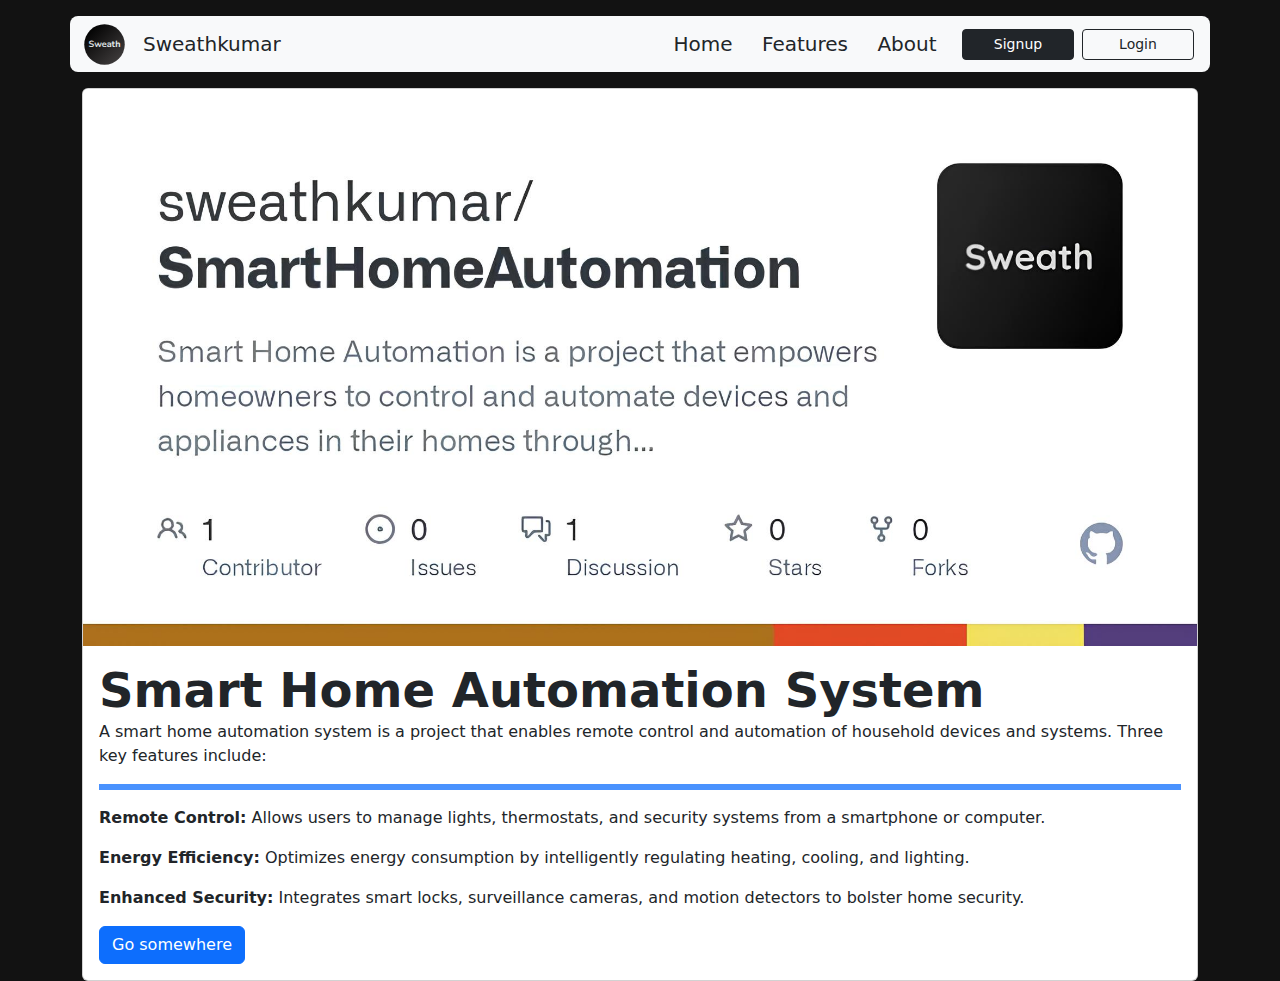
==== Index.html @ 6e8c2d2c "12.45" ====
<!DOCTYPE html>
<html lang="en">

<head>
    <meta charset="UTF-8">
    <meta name="viewport" content="width=device-width, initial-scale=1.0">
    <title>Sweathkumar</title>
    <link rel="icon" href="Sweath_Logo.svg">
    <link rel="stylesheet" href="css/bootstrap.min.css">
    <link rel="stylesheet" href="css/styles.css">
</head>

<body>
    <nav class="navbar my-3 container rounded-3 navbar-expand-lg bg-body-tertiary ">
        <div class="container justify-content-start flex-grow-1">
            <svg id="ew9YjqRpi2x1" xmlns="http://www.w3.org/2000/svg" xmlns:xlink="http://www.w3.org/1999/xlink" viewBox="0 0 300 300" shape-rendering="geometricPrecision" text-rendering="geometricPrecision" width="45" height="45"><defs><linearGradient id="ew9YjqRpi2x2-fill" x1="0.115013" y1="0.080169" x2="0.903257" y2="0.878853" spreadMethod="pad" gradientUnits="objectBoundingBox" gradientTransform="translate(0 0)"><stop id="ew9YjqRpi2x2-fill-0" offset="0%" stop-color="#000"/><stop id="ew9YjqRpi2x2-fill-1" offset="100%" stop-color="#3f3c3c"/></linearGradient><linearGradient id="ew9YjqRpi2x3-fill" x1="0.013478" y1="0.133134" x2="1.003127" y2="0.723887" spreadMethod="pad" gradientUnits="objectBoundingBox" gradientTransform="translate(0 0)"><stop id="ew9YjqRpi2x3-fill-0" offset="0%" stop-color="#d0d1d1"/><stop id="ew9YjqRpi2x3-fill-1" offset="100%" stop-color="#effbff"/></linearGradient></defs><ellipse rx="135" ry="135" transform="matrix(1 0 0 1.001224 150 150)" fill="url(#ew9YjqRpi2x2-fill)" stroke-width="0"/><text dx="0" dy="0" font-family="&quot;ew9YjqRpi2x1:::Nunito&quot;" font-size="60" font-weight="700" transform="translate(43.898285 169.732205)" fill="url(#ew9YjqRpi2x3-fill)" stroke-width="0"><tspan y="0" font-weight="700" stroke-width="0"><![CDATA[
                Sweath
               ]]></tspan></text>
               <style><![CDATA[
               @font-face {font-family: 'ew9YjqRpi2x1:::Nunito';font-style: normal;font-weight: 700;src: url([data-uri]) format('truetype');}
               ]]></style>
               </svg>               
            <a class="d-flex navbar-brand px-3 fw-medium fs-5 text-dark" href="#">Sweathkumar</a>
        </div>
        <div class="container mx-10 px-30 d-flex align-items-center justify-content-center">
            
                <a class="col mx-1 d-inline nav-link active fs-5 text-center" href="#">Home</a>

                <a class="col mx-1 d-inline nav-link active fs-5 text-center" href="#">Features</a>
    
                <a class="col mx-1 d-inline nav-link active fs-5 text-center" href="#">About</a>
       
                <button class="col d-inline mx-1 btn btn-dark btn-sm" type="submit">Signup</button>
        
                <button class="col d-inline mx-1 btn btn-outline-dark btn-sm" type="submit">Login</button>
      
        </div>
    </nav>
    <section class="container">

        <div class="card">
            <img src="/Git banner SHAS.jpeg" class="card-img-top" alt="Demo1">
          
            <div class="card-body">
              <a href="https://github.com/sweathkumar/SmartHomeAutomation.git" class="card-title fw-bold display-5 text-decoration-none">Smart Home Automation System</a>
              <p class="card-text">A smart home automation system is a project that enables remote control and automation of household devices and systems. Three key features include:
                <hr class="border border-primary border-3 opacity-75">
                <p><b>Remote Control:</b> Allows users to manage lights, thermostats, and security systems from a smartphone or computer.</p>
                <p><b>Energy Efficiency:</b> Optimizes energy consumption by intelligently regulating heating, cooling, and lighting.</p>
                <p><b>Enhanced Security:</b> Integrates smart locks, surveillance cameras, and motion detectors to bolster home security.</p></p>
              <a href="https://github.com/sweathkumar/SmartHomeAutomation.git" class="btn btn-primary">Go somewhere</a>
            </div>
          </div>
          

    </section>
    
   <script src="js/bootstrap.min.js"></script>
</body>
</html>

<!-- 
    
    
    
    
    
-->
---- css/styles.css ----
body{
    background-color: rgb(18, 18, 18);
    width: 100%;
    height: 100%;
}
.navbar{
    height: 56px;
}
.container{
    width: f;
}
.ew9YjqRpi2x1{
    height: 5px;
    width: 5px;
}
.row{
    align-items: center;
}
#section1{
    
}
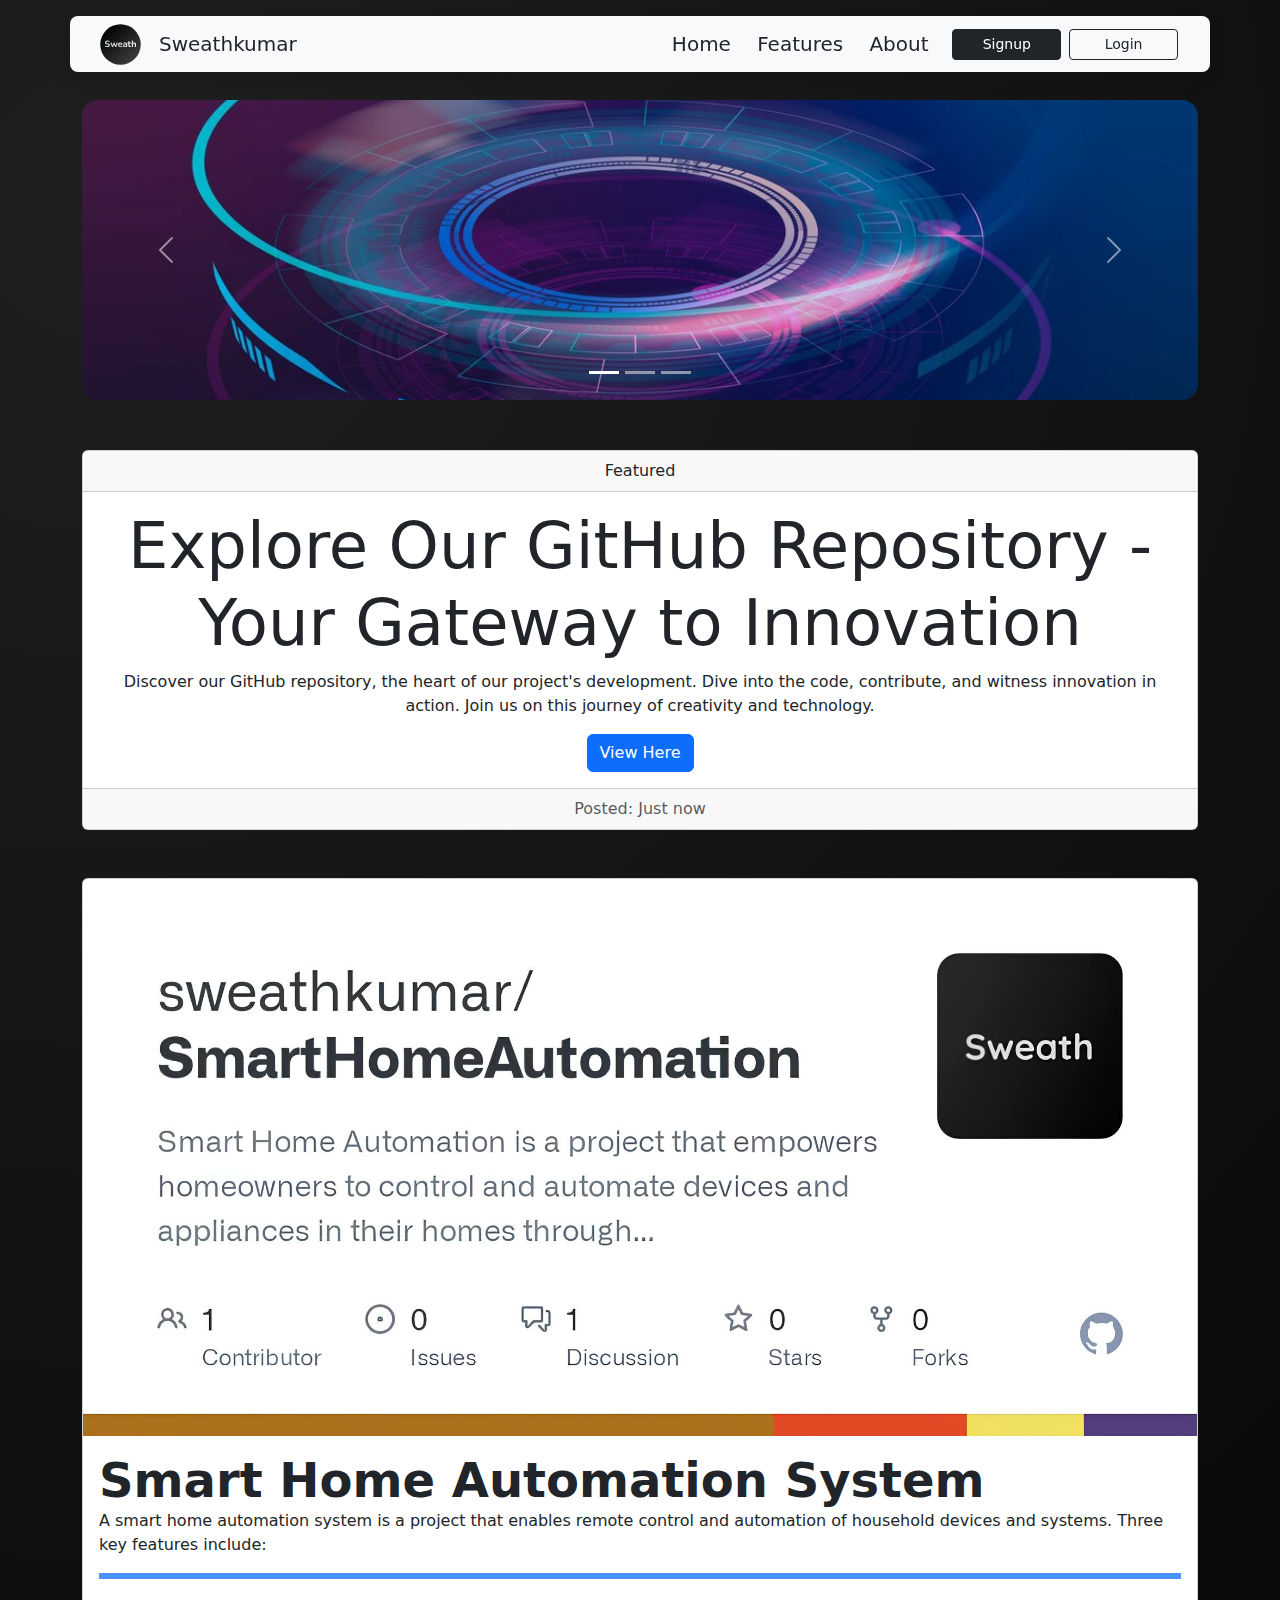
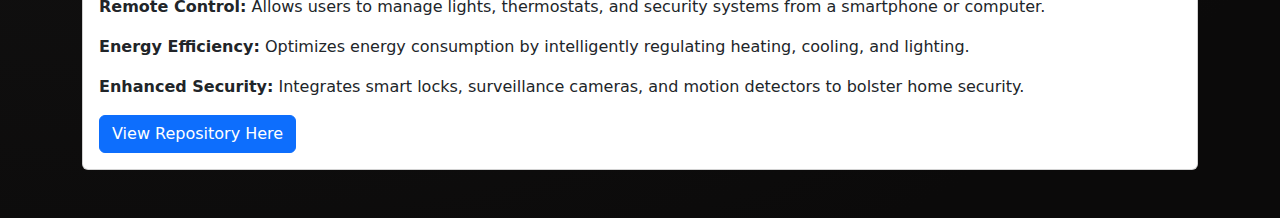
==== commit 2aa56a57: "major update 01.29" ====
--- a/Index.html
+++ b/Index.html
@@ -11,7 +11,7 @@
 </head>
 
 <body>
-    <nav class="navbar my-3 container rounded-3 navbar-expand-lg bg-body-tertiary ">
+    <nav class="navbar my-3 container rounded-3 navbar-expand-lg bg-body-tertiary fixed-top shadow p-3 mb-5">
         <div class="container justify-content-start flex-grow-1">
             <svg id="ew9YjqRpi2x1" xmlns="http://www.w3.org/2000/svg" xmlns:xlink="http://www.w3.org/1999/xlink" viewBox="0 0 300 300" shape-rendering="geometricPrecision" text-rendering="geometricPrecision" width="45" height="45"><defs><linearGradient id="ew9YjqRpi2x2-fill" x1="0.115013" y1="0.080169" x2="0.903257" y2="0.878853" spreadMethod="pad" gradientUnits="objectBoundingBox" gradientTransform="translate(0 0)"><stop id="ew9YjqRpi2x2-fill-0" offset="0%" stop-color="#000"/><stop id="ew9YjqRpi2x2-fill-1" offset="100%" stop-color="#3f3c3c"/></linearGradient><linearGradient id="ew9YjqRpi2x3-fill" x1="0.013478" y1="0.133134" x2="1.003127" y2="0.723887" spreadMethod="pad" gradientUnits="objectBoundingBox" gradientTransform="translate(0 0)"><stop id="ew9YjqRpi2x3-fill-0" offset="0%" stop-color="#d0d1d1"/><stop id="ew9YjqRpi2x3-fill-1" offset="100%" stop-color="#effbff"/></linearGradient></defs><ellipse rx="135" ry="135" transform="matrix(1 0 0 1.001224 150 150)" fill="url(#ew9YjqRpi2x2-fill)" stroke-width="0"/><text dx="0" dy="0" font-family="&quot;ew9YjqRpi2x1:::Nunito&quot;" font-size="60" font-weight="700" transform="translate(43.898285 169.732205)" fill="url(#ew9YjqRpi2x3-fill)" stroke-width="0"><tspan y="0" font-weight="700" stroke-width="0"><![CDATA[
                 Sweath
@@ -20,7 +20,7 @@
                @font-face {font-family: 'ew9YjqRpi2x1:::Nunito';font-style: normal;font-weight: 700;src: url([data-uri]) format('truetype');}
                ]]></style>
                </svg>               
-            <a class="d-flex navbar-brand px-3 fw-medium fs-5 text-dark" href="#">Sweathkumar</a>
+            <a class="navbar-brand px-3 fw-medium text-dark" href="#">Sweathkumar</a>
         </div>
         <div class="container mx-10 px-30 d-flex align-items-center justify-content-center">
             
@@ -36,7 +36,50 @@
       
         </div>
     </nav>
-    <section class="container">
+    <section id="section1" class="container">
+        <div id="carouselExampleIndicators" class="carousel slide">
+            <div class="carousel-indicators">
+              <button type="button" data-bs-target="#carouselExampleIndicators" data-bs-slide-to="0" class="active" aria-current="true" aria-label="Slide 1"></button>
+              <button type="button" data-bs-target="#carouselExampleIndicators" data-bs-slide-to="1" aria-label="Slide 2"></button>
+              <button type="button" data-bs-target="#carouselExampleIndicators" data-bs-slide-to="2" aria-label="Slide 3"></button>
+            </div>
+            <div class="carousel-inner">
+              <div class="carousel-item active">
+                <img src="/optical-lens-advanced-technology-graphic-neon-purple_53876-124667.jpg" class="d-block w-100 rounded rounded-4" alt="...">
+              </div>
+              <div class="carousel-item">
+                <img src="/gradient-collage-metaverse-concept_23-2149391493.jpg" class="d-block w-100 rounded rounded-4" alt="...">
+              </div>
+              <div class="carousel-item">
+                <img src="/rpa-concept-with-blurry-hand-touching-screen_23-2149311914.avif" class="d-block w-100 rounded rounded-4" alt="...">
+              </div>
+            </div>
+            <button class="carousel-control-prev" type="button" data-bs-target="#carouselExampleIndicators" data-bs-slide="prev">
+              <span class="carousel-control-prev-icon" aria-hidden="true"></span>
+              <span class="visually-hidden">Previous</span>
+            </button>
+            <button class="carousel-control-next" type="button" data-bs-target="#carouselExampleIndicators" data-bs-slide="next">
+              <span class="carousel-control-next-icon" aria-hidden="true"></span>
+              <span class="visually-hidden">Next</span>
+            </button>
+          </div>
+    </section>
+    <section id="section2" class="container">
+        <div class="card text-center">
+            <div class="card-header display-7 fw-medium">
+              Featured
+            </div>
+            <div class="card-body">
+              <h5 class="card-title display-3">Explore Our GitHub Repository - Your Gateway to Innovation</h5>
+              <p class="card-text display-7 fw-medium">Discover our GitHub repository, the heart of our project's development. Dive into the code, contribute, and witness innovation in action. Join us on this journey of creativity and technology.</p>
+              <a href="https://github.com/sweathkumar/SmartHomeAutomation.git" class="btn btn-primary">View Here</a>
+            </div>
+            <div class="card-footer display-10 text-body-secondary">
+              Posted: Just now
+            </div>
+          </div>
+    </section>
+    <section id="section3" class="container my-5">
 
         <div class="card">
             <img src="/Git banner SHAS.jpeg" class="card-img-top" alt="Demo1">
@@ -48,11 +91,9 @@
                 <p><b>Remote Control:</b> Allows users to manage lights, thermostats, and security systems from a smartphone or computer.</p>
                 <p><b>Energy Efficiency:</b> Optimizes energy consumption by intelligently regulating heating, cooling, and lighting.</p>
                 <p><b>Enhanced Security:</b> Integrates smart locks, surveillance cameras, and motion detectors to bolster home security.</p></p>
-              <a href="https://github.com/sweathkumar/SmartHomeAutomation.git" class="btn btn-primary">Go somewhere</a>
+              <a href="https://github.com/sweathkumar/SmartHomeAutomation.git" class="btn btn-primary">View Repository Here</a>
             </div>
           </div>
-          
-
     </section>
     
    <script src="js/bootstrap.min.js"></script>
--- a/css/styles.css
+++ b/css/styles.css
@@ -1,5 +1,5 @@
 body{
-    background-color: rgb(18, 18, 18);
+    background-image: radial-gradient(circle farthest-corner at 8.2% 11.3%, rgba(31, 31, 31, 1) 0%, rgba(11, 10, 10, 1) 90%);    background-size: cover;
     width: 100%;
     height: 100%;
 }
@@ -17,5 +17,10 @@
     align-items: center;
 }
 #section1{
-    
-}
+    margin-top: 100px;
+    margin-bottom: 50px;
+}.carousel-inner img {
+    height: 300px; /* Adjust the height as needed */
+    width: 400px;  /* Adjust the width as needed */
+    object-fit:cover ;
+}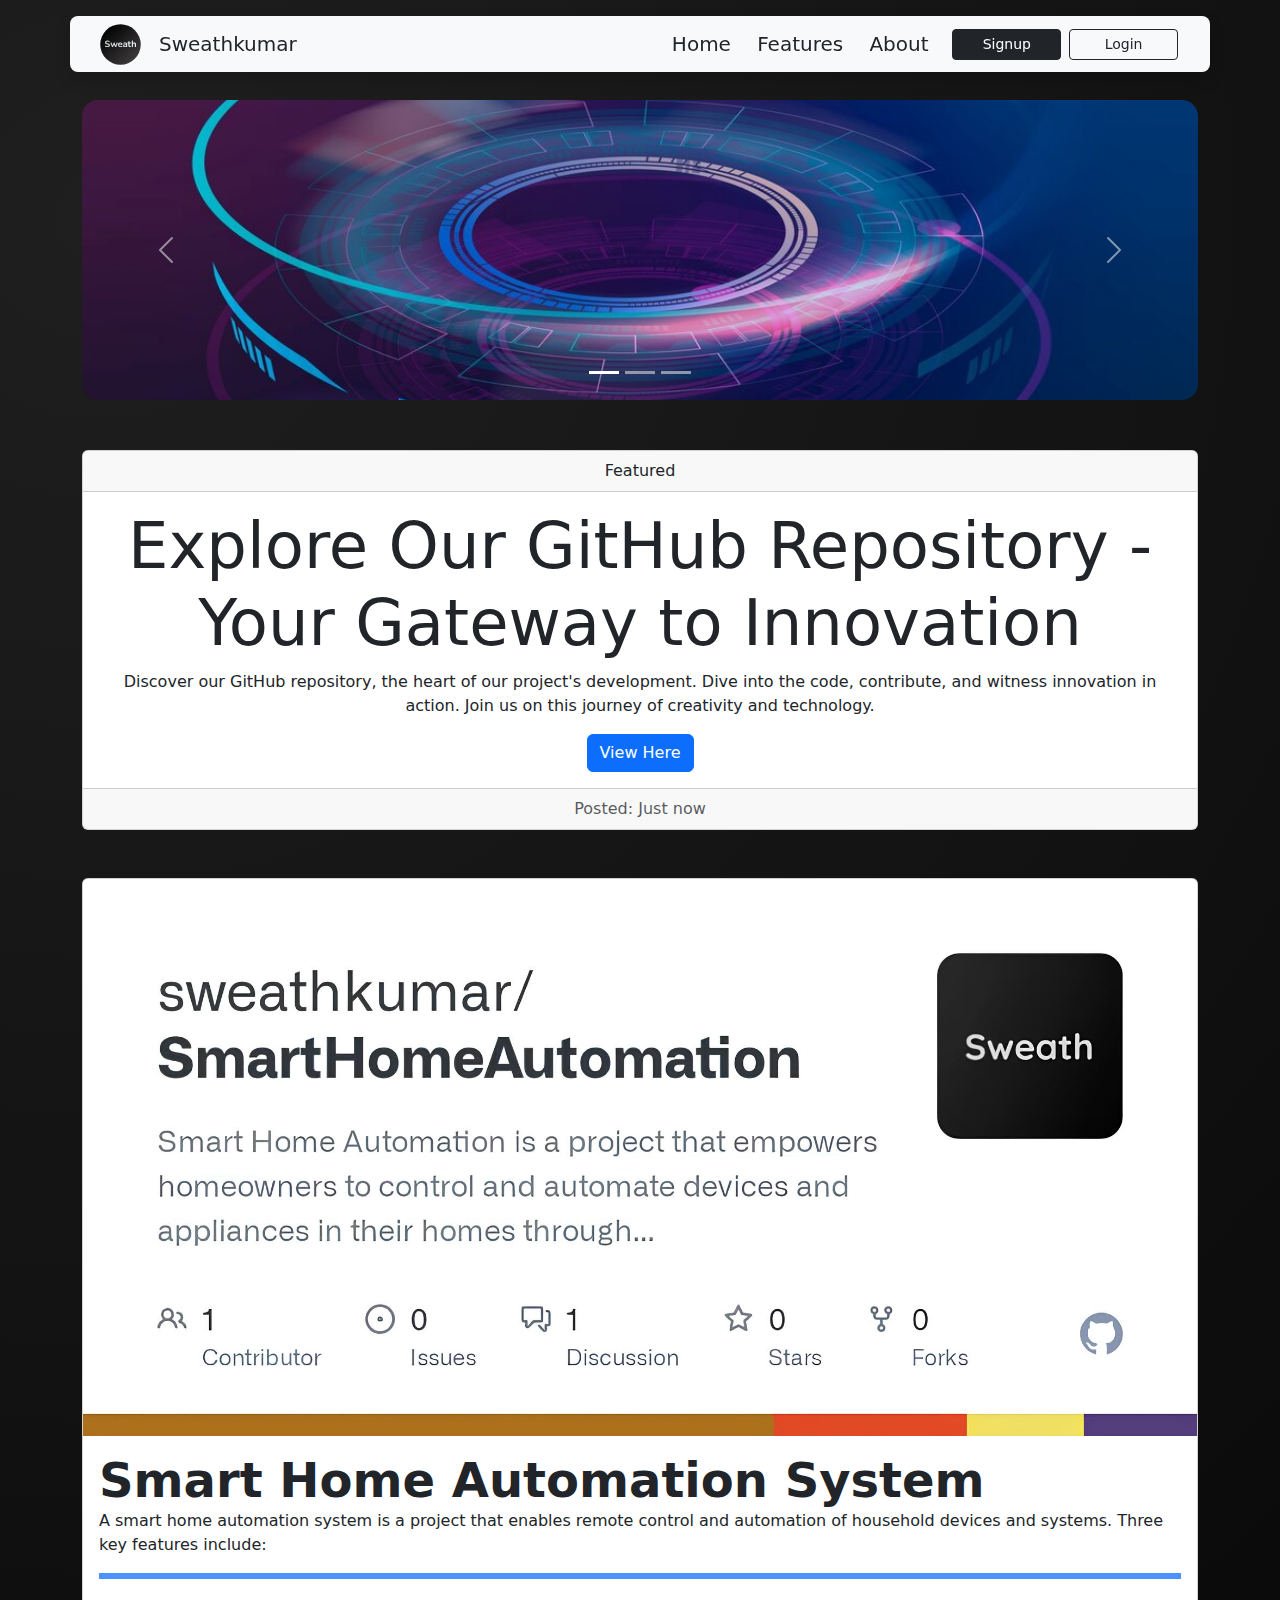
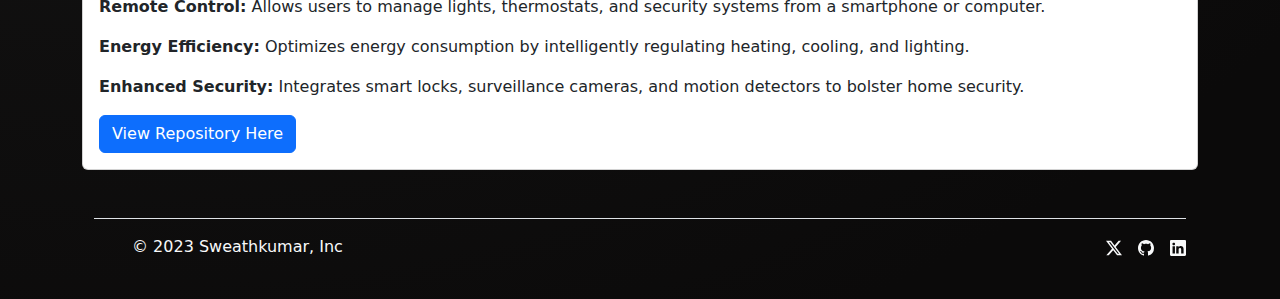
==== commit 93b56d2d: "01.49" ====
--- a/Index.html
+++ b/Index.html
@@ -95,7 +95,30 @@
             </div>
           </div>
     </section>
-    
+    <footer class="container">
+        <div class="container">
+            <footer class="d-flex flex-wrap justify-content-between align-items-center py-3 my-4 border-top">
+              <div class="col-md-4 d-flex align-items-center">
+                <a href="/" class="mb-3 me-2 mb-md-0 text-body-secondary text-decoration-none lh-1">
+                  <svg class="bi" width="30" height="24"><use xlink:href="#bootstrap"></use></svg>
+                </a>
+                <span class="mb-3 mb-md-0 text-light">© 2023 Sweathkumar, Inc</span>
+              </div>
+          
+              <ul class="nav col-md-4 justify-content-end list-unstyled d-flex">
+                <li class="ms-3"><a class="text-light" href="#"><svg xmlns="http://www.w3.org/2000/svg" width="16" height="16" fill="currentColor" class="bi bi-twitter-x" viewBox="0 0 16 16">
+                    <path d="M12.6.75h2.454l-5.36 6.142L16 15.25h-4.937l-3.867-5.07-4.425 5.07H.316l5.733-6.57L0 .75h5.063l3.495 4.633L12.601.75Zm-.86 13.028h1.36L4.323 2.145H2.865l8.875 11.633Z"/>
+                  </svg></a></li>
+                <li class="ms-3"><a class="text-light" href="#"><svg xmlns="http://www.w3.org/2000/svg" width="16" height="16" fill="currentColor" class="bi bi-github" viewBox="0 0 16 16">
+                    <path d="M8 0C3.58 0 0 3.58 0 8c0 3.54 2.29 6.53 5.47 7.59.4.07.55-.17.55-.38 0-.19-.01-.82-.01-1.49-2.01.37-2.53-.49-2.69-.94-.09-.23-.48-.94-.82-1.13-.28-.15-.68-.52-.01-.53.63-.01 1.08.58 1.23.82.72 1.21 1.87.87 2.33.66.07-.52.28-.87.51-1.07-1.78-.2-3.64-.89-3.64-3.95 0-.87.31-1.59.82-2.15-.08-.2-.36-1.02.08-2.12 0 0 .67-.21 2.2.82.64-.18 1.32-.27 2-.27.68 0 1.36.09 2 .27 1.53-1.04 2.2-.82 2.2-.82.44 1.1.16 1.92.08 2.12.51.56.82 1.27.82 2.15 0 3.07-1.87 3.75-3.65 3.95.29.25.54.73.54 1.48 0 1.07-.01 1.93-.01 2.2 0 .21.15.46.55.38A8.012 8.012 0 0 0 16 8c0-4.42-3.58-8-8-8z"/>
+                  </svg></a></li>
+                <li class="ms-3"><a class="text-light" href="#"><svg xmlns="http://www.w3.org/2000/svg" width="16" height="16" fill="currentColor" class="bi bi-linkedin" viewBox="0 0 16 16">
+                    <path d="M0 1.146C0 .513.526 0 1.175 0h13.65C15.474 0 16 .513 16 1.146v13.708c0 .633-.526 1.146-1.175 1.146H1.175C.526 16 0 15.487 0 14.854V1.146zm4.943 12.248V6.169H2.542v7.225h2.401zm-1.2-8.212c.837 0 1.358-.554 1.358-1.248-.015-.709-.52-1.248-1.342-1.248-.822 0-1.359.54-1.359 1.248 0 .694.521 1.248 1.327 1.248h.016zm4.908 8.212V9.359c0-.216.016-.432.08-.586.173-.431.568-.878 1.232-.878.869 0 1.216.662 1.216 1.634v3.865h2.401V9.25c0-2.22-1.184-3.252-2.764-3.252-1.274 0-1.845.7-2.165 1.193v.025h-.016a5.54 5.54 0 0 1 .016-.025V6.169h-2.4c.03.678 0 7.225 0 7.225h2.4z"/>
+                  </svg></a></li>
+              </ul>
+            </footer>
+          </div>
+    </footer>
    <script src="js/bootstrap.min.js"></script>
 </body>
 </html>
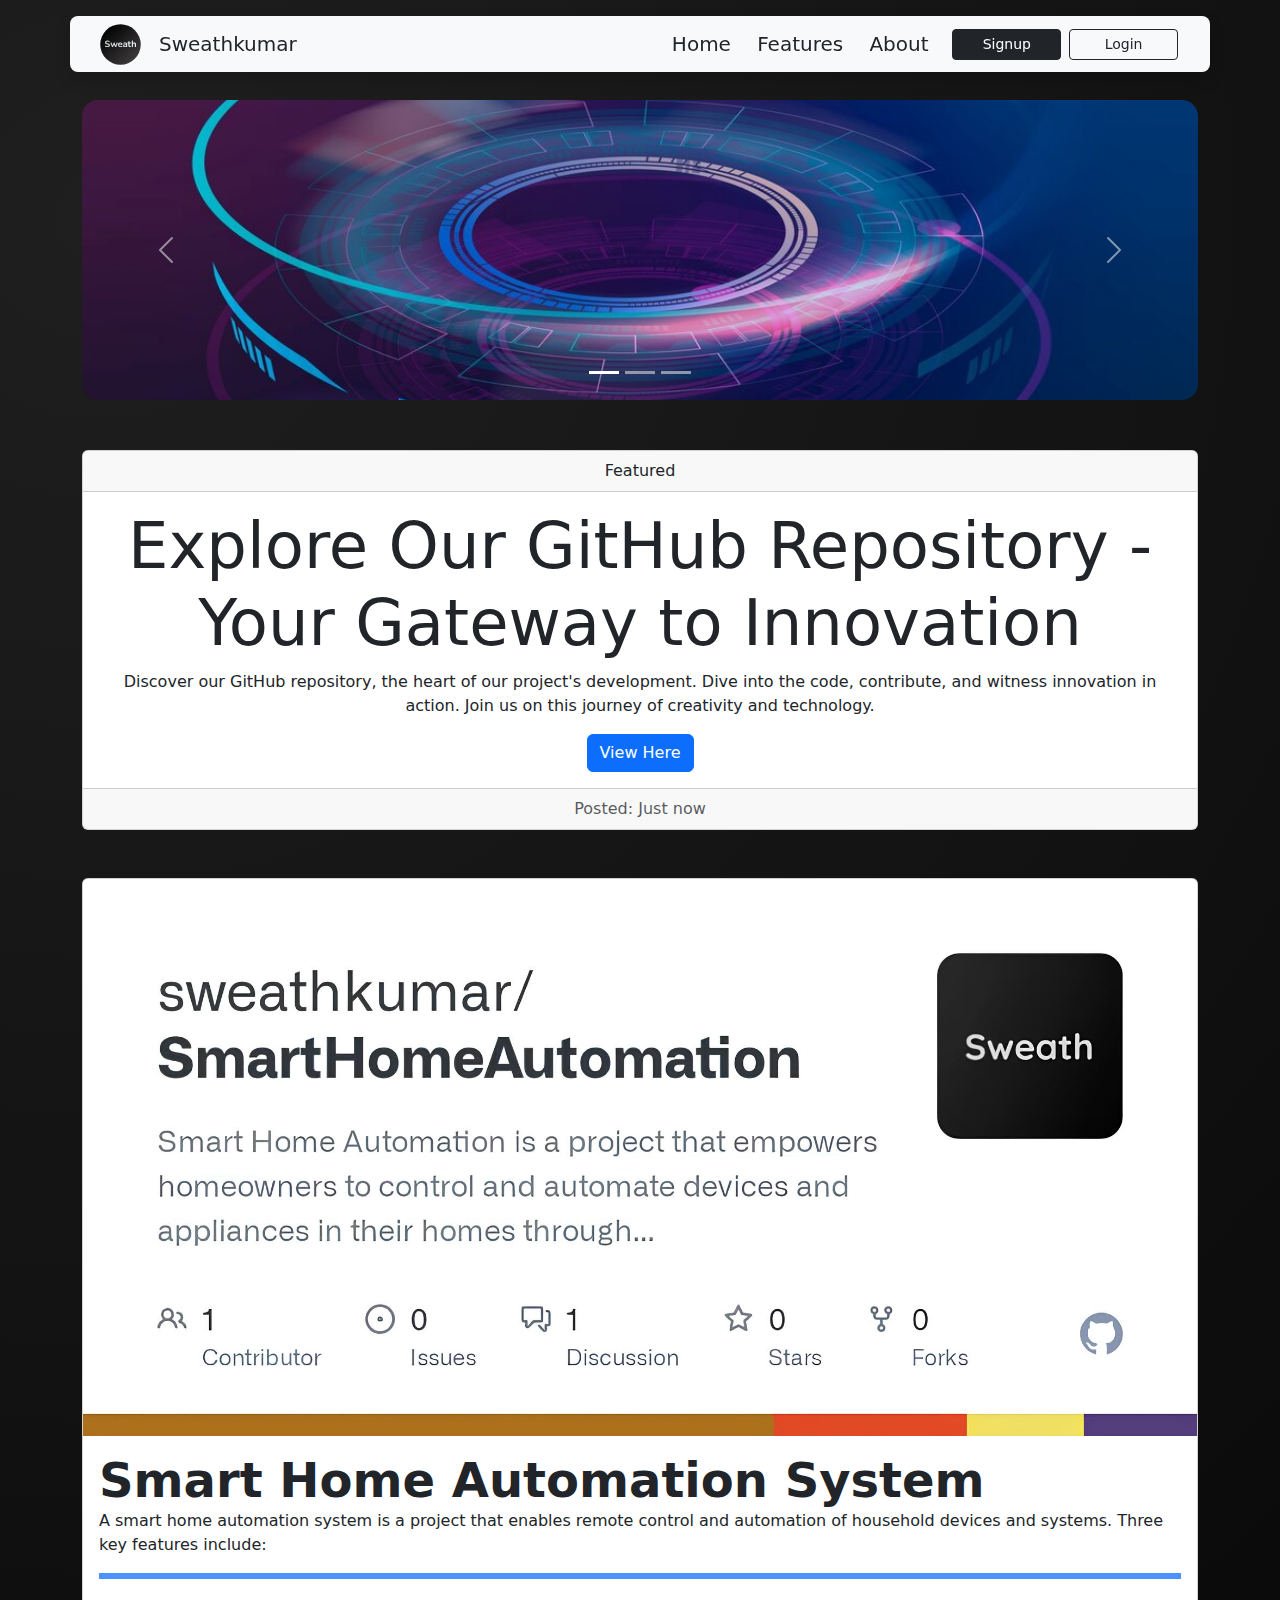
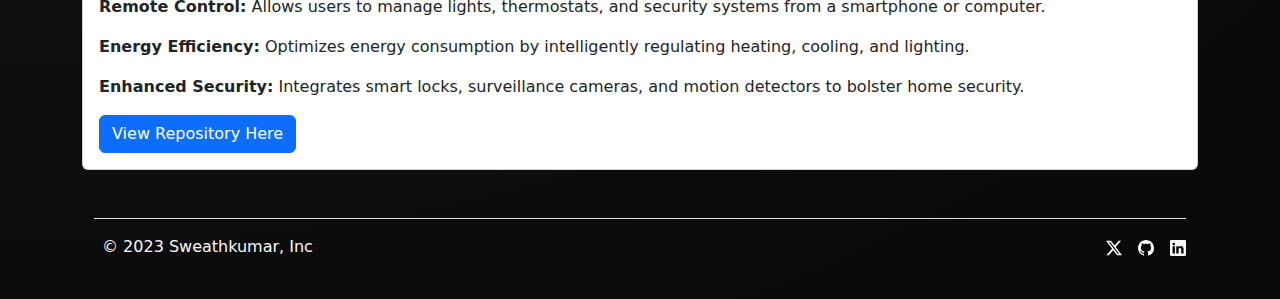
==== commit 37c3127a: "04.25" ====
--- a/Index.html
+++ b/Index.html
@@ -72,7 +72,7 @@
             <div class="card-body">
               <h5 class="card-title display-3">Explore Our GitHub Repository - Your Gateway to Innovation</h5>
               <p class="card-text display-7 fw-medium">Discover our GitHub repository, the heart of our project's development. Dive into the code, contribute, and witness innovation in action. Join us on this journey of creativity and technology.</p>
-              <a href="https://github.com/sweathkumar/SmartHomeAutomation.git" class="btn btn-primary">View Here</a>
+              <a href="https://github.com/sweathkumar/SmartHomeAutomation.git" target="_blank" class="btn btn-primary">View Here</a>
             </div>
             <div class="card-footer display-10 text-body-secondary">
               Posted: Just now
@@ -85,13 +85,13 @@
             <img src="/Git banner SHAS.jpeg" class="card-img-top" alt="Demo1">
           
             <div class="card-body">
-              <a href="https://github.com/sweathkumar/SmartHomeAutomation.git" class="card-title fw-bold display-5 text-decoration-none">Smart Home Automation System</a>
+              <a href="https://github.com/sweathkumar/SmartHomeAutomation.git" target="_blank" class="card-title fw-bold display-5 text-decoration-none">Smart Home Automation System</a>
               <p class="card-text">A smart home automation system is a project that enables remote control and automation of household devices and systems. Three key features include:
                 <hr class="border border-primary border-3 opacity-75">
                 <p><b>Remote Control:</b> Allows users to manage lights, thermostats, and security systems from a smartphone or computer.</p>
                 <p><b>Energy Efficiency:</b> Optimizes energy consumption by intelligently regulating heating, cooling, and lighting.</p>
                 <p><b>Enhanced Security:</b> Integrates smart locks, surveillance cameras, and motion detectors to bolster home security.</p></p>
-              <a href="https://github.com/sweathkumar/SmartHomeAutomation.git" class="btn btn-primary">View Repository Here</a>
+              <a href="https://github.com/sweathkumar/SmartHomeAutomation.git" target="_blank" class="btn btn-primary">View Repository Here</a>
             </div>
           </div>
     </section>
@@ -100,19 +100,19 @@
             <footer class="d-flex flex-wrap justify-content-between align-items-center py-3 my-4 border-top">
               <div class="col-md-4 d-flex align-items-center">
                 <a href="/" class="mb-3 me-2 mb-md-0 text-body-secondary text-decoration-none lh-1">
-                  <svg class="bi" width="30" height="24"><use xlink:href="#bootstrap"></use></svg>
+                  <img src="">
                 </a>
                 <span class="mb-3 mb-md-0 text-light">© 2023 Sweathkumar, Inc</span>
               </div>
           
               <ul class="nav col-md-4 justify-content-end list-unstyled d-flex">
-                <li class="ms-3"><a class="text-light" href="#"><svg xmlns="http://www.w3.org/2000/svg" width="16" height="16" fill="currentColor" class="bi bi-twitter-x" viewBox="0 0 16 16">
+                <li class="ms-3"><a class="text-light" href="https://twitter.com/sweathkumar" target="_blank"><svg xmlns="http://www.w3.org/2000/svg" width="16" height="16" fill="currentColor" class="bi bi-twitter-x" viewBox="0 0 16 16">
                     <path d="M12.6.75h2.454l-5.36 6.142L16 15.25h-4.937l-3.867-5.07-4.425 5.07H.316l5.733-6.57L0 .75h5.063l3.495 4.633L12.601.75Zm-.86 13.028h1.36L4.323 2.145H2.865l8.875 11.633Z"/>
                   </svg></a></li>
-                <li class="ms-3"><a class="text-light" href="#"><svg xmlns="http://www.w3.org/2000/svg" width="16" height="16" fill="currentColor" class="bi bi-github" viewBox="0 0 16 16">
+                <li class="ms-3"><a class="text-light" href="https://github.com/sweathkumar" target="_blank"><svg xmlns="http://www.w3.org/2000/svg" width="16" height="16" fill="currentColor" class="bi bi-github" viewBox="0 0 16 16">
                     <path d="M8 0C3.58 0 0 3.58 0 8c0 3.54 2.29 6.53 5.47 7.59.4.07.55-.17.55-.38 0-.19-.01-.82-.01-1.49-2.01.37-2.53-.49-2.69-.94-.09-.23-.48-.94-.82-1.13-.28-.15-.68-.52-.01-.53.63-.01 1.08.58 1.23.82.72 1.21 1.87.87 2.33.66.07-.52.28-.87.51-1.07-1.78-.2-3.64-.89-3.64-3.95 0-.87.31-1.59.82-2.15-.08-.2-.36-1.02.08-2.12 0 0 .67-.21 2.2.82.64-.18 1.32-.27 2-.27.68 0 1.36.09 2 .27 1.53-1.04 2.2-.82 2.2-.82.44 1.1.16 1.92.08 2.12.51.56.82 1.27.82 2.15 0 3.07-1.87 3.75-3.65 3.95.29.25.54.73.54 1.48 0 1.07-.01 1.93-.01 2.2 0 .21.15.46.55.38A8.012 8.012 0 0 0 16 8c0-4.42-3.58-8-8-8z"/>
                   </svg></a></li>
-                <li class="ms-3"><a class="text-light" href="#"><svg xmlns="http://www.w3.org/2000/svg" width="16" height="16" fill="currentColor" class="bi bi-linkedin" viewBox="0 0 16 16">
+                <li class="ms-3"><a class="text-light" href="https://www.linkedin.com/in/sweathkumar/" target="_blank"><svg xmlns="http://www.w3.org/2000/svg" width="16" height="16" fill="currentColor" class="bi bi-linkedin" viewBox="0 0 16 16">
                     <path d="M0 1.146C0 .513.526 0 1.175 0h13.65C15.474 0 16 .513 16 1.146v13.708c0 .633-.526 1.146-1.175 1.146H1.175C.526 16 0 15.487 0 14.854V1.146zm4.943 12.248V6.169H2.542v7.225h2.401zm-1.2-8.212c.837 0 1.358-.554 1.358-1.248-.015-.709-.52-1.248-1.342-1.248-.822 0-1.359.54-1.359 1.248 0 .694.521 1.248 1.327 1.248h.016zm4.908 8.212V9.359c0-.216.016-.432.08-.586.173-.431.568-.878 1.232-.878.869 0 1.216.662 1.216 1.634v3.865h2.401V9.25c0-2.22-1.184-3.252-2.764-3.252-1.274 0-1.845.7-2.165 1.193v.025h-.016a5.54 5.54 0 0 1 .016-.025V6.169h-2.4c.03.678 0 7.225 0 7.225h2.4z"/>
                   </svg></a></li>
               </ul>
@@ -123,10 +123,5 @@
 </body>
 </html>
 
-<!-- 
-    
-    
-    
-    
-    
+<!--
 -->
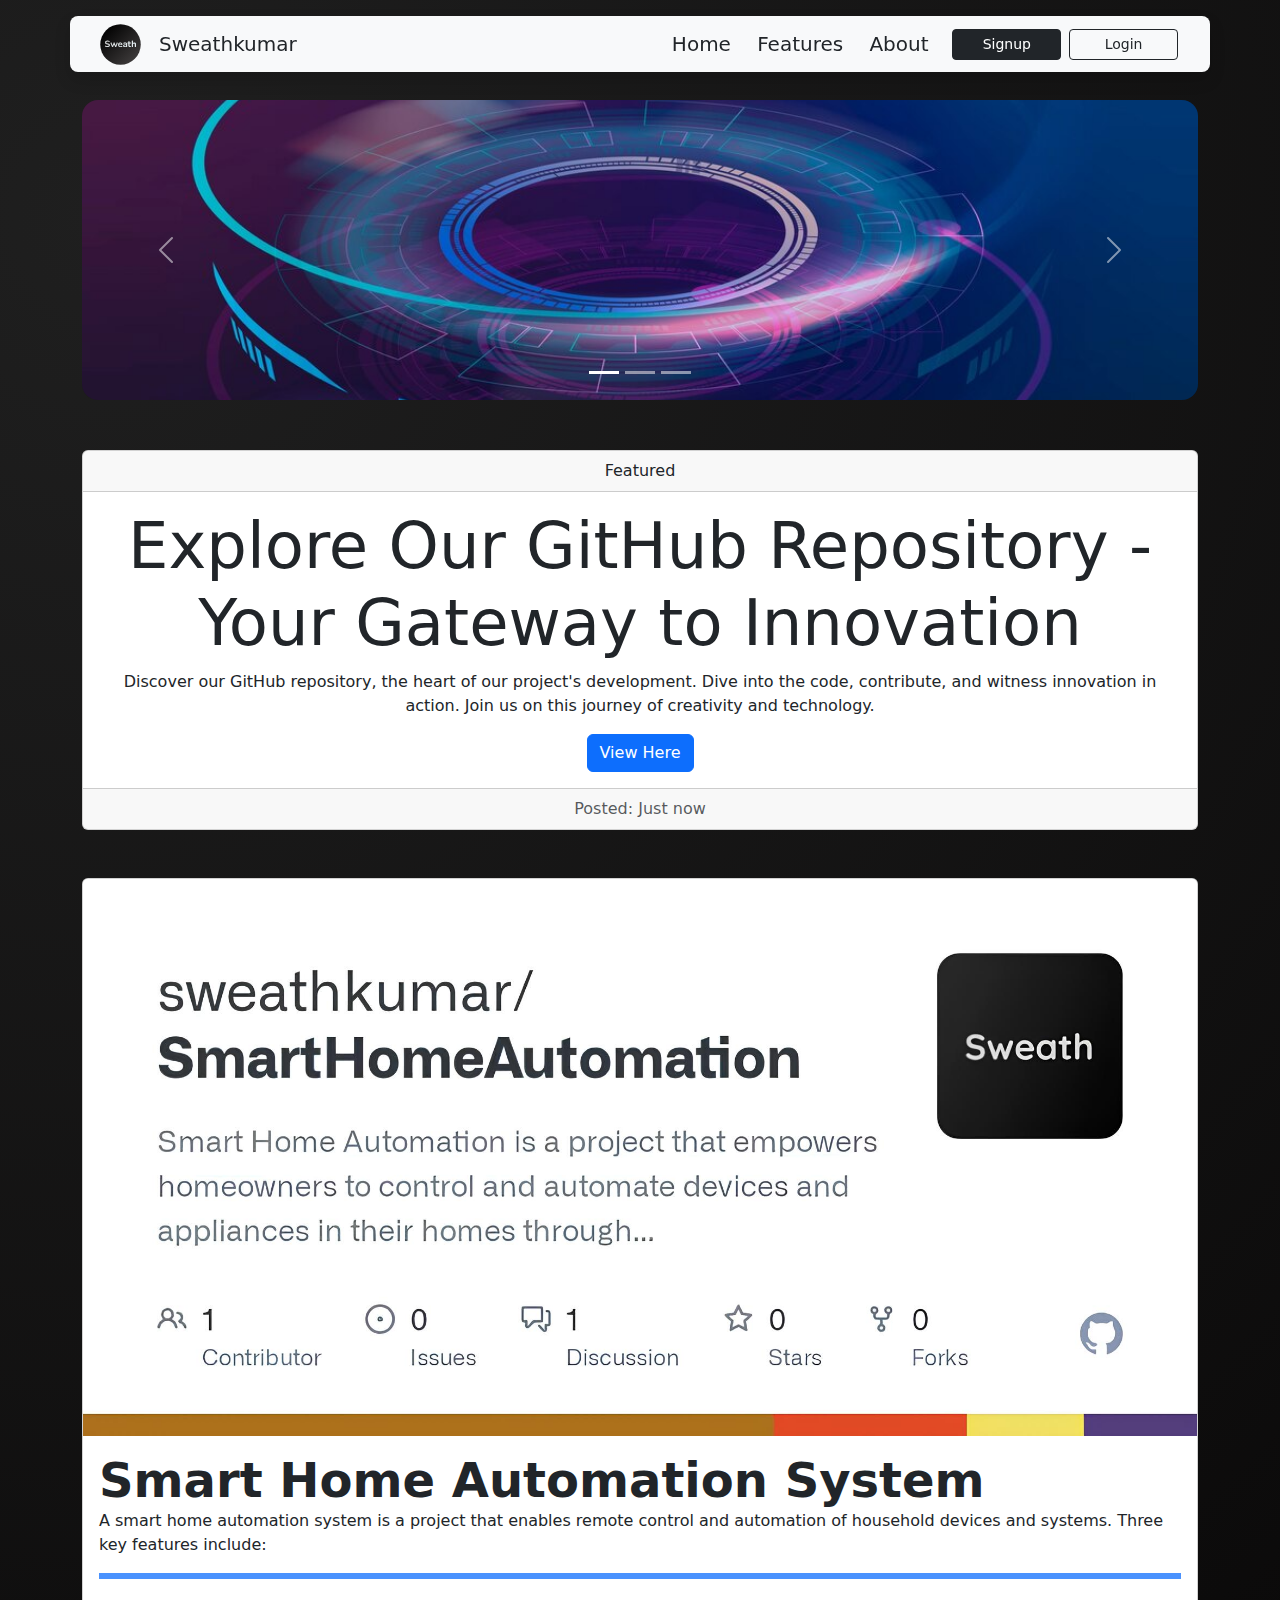
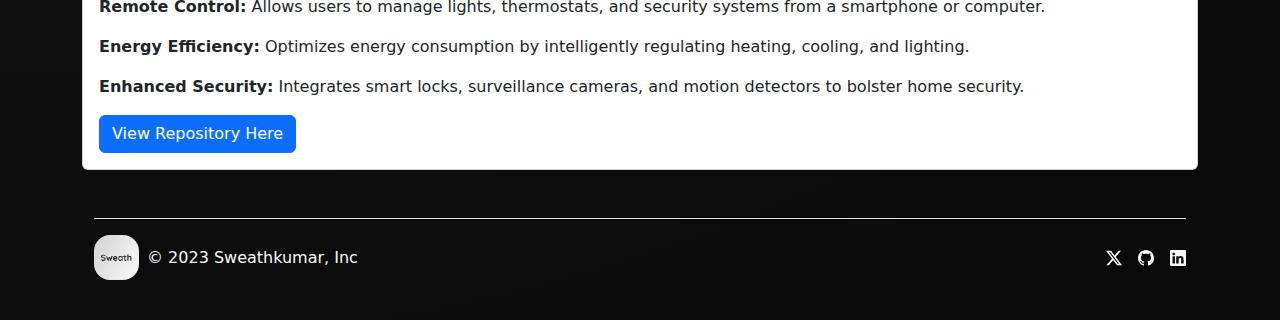
==== commit ade46596: "major update 04.56" ====
--- a/Index.html
+++ b/Index.html
@@ -26,13 +26,13 @@
             
                 <a class="col mx-1 d-inline nav-link active fs-5 text-center" href="#">Home</a>
 
-                <a class="col mx-1 d-inline nav-link active fs-5 text-center" href="#">Features</a>
+                <a class="col mx-1 d-inline nav-link active fs-5 text-center" href="#fe">Features</a>
     
-                <a class="col mx-1 d-inline nav-link active fs-5 text-center" href="#">About</a>
+                <a class="col mx-1 d-inline nav-link active fs-5 text-center" href="#footer">About</a>
        
-                <button class="col d-inline mx-1 btn btn-dark btn-sm" type="submit">Signup</button>
+                <button class="col d-inline mx-1 btn btn-dark btn-sm" onclick="goToSignup()" type="submit">Signup</button>
         
-                <button class="col d-inline mx-1 btn btn-outline-dark btn-sm" type="submit">Login</button>
+                <button class="col d-inline mx-1 btn btn-outline-dark btn-sm" onclick="goToLogin()" target="_blank" type="submit">Login</button>
       
         </div>
     </nav>
@@ -60,7 +60,7 @@
             </button>
             <button class="carousel-control-next" type="button" data-bs-target="#carouselExampleIndicators" data-bs-slide="next">
               <span class="carousel-control-next-icon" aria-hidden="true"></span>
-              <span class="visually-hidden">Next</span>
+              <span id="fe" class="visually-hidden">Next</span>
             </button>
           </div>
     </section>
@@ -95,12 +95,12 @@
             </div>
           </div>
     </section>
-    <footer class="container">
+    <footer id="footer" class="container">
         <div class="container">
             <footer class="d-flex flex-wrap justify-content-between align-items-center py-3 my-4 border-top">
               <div class="col-md-4 d-flex align-items-center">
                 <a href="/" class="mb-3 me-2 mb-md-0 text-body-secondary text-decoration-none lh-1">
-                  <img src="">
+                  <img class="rounded-4" src="/IMG_20230317_084834_298-modified.jpg" width="45px" height="45px">
                 </a>
                 <span class="mb-3 mb-md-0 text-light">© 2023 Sweathkumar, Inc</span>
               </div>
@@ -120,6 +120,7 @@
           </div>
     </footer>
    <script src="js/bootstrap.min.js"></script>
+   <script src="js/script.js"></script>
 </body>
 </html>
 
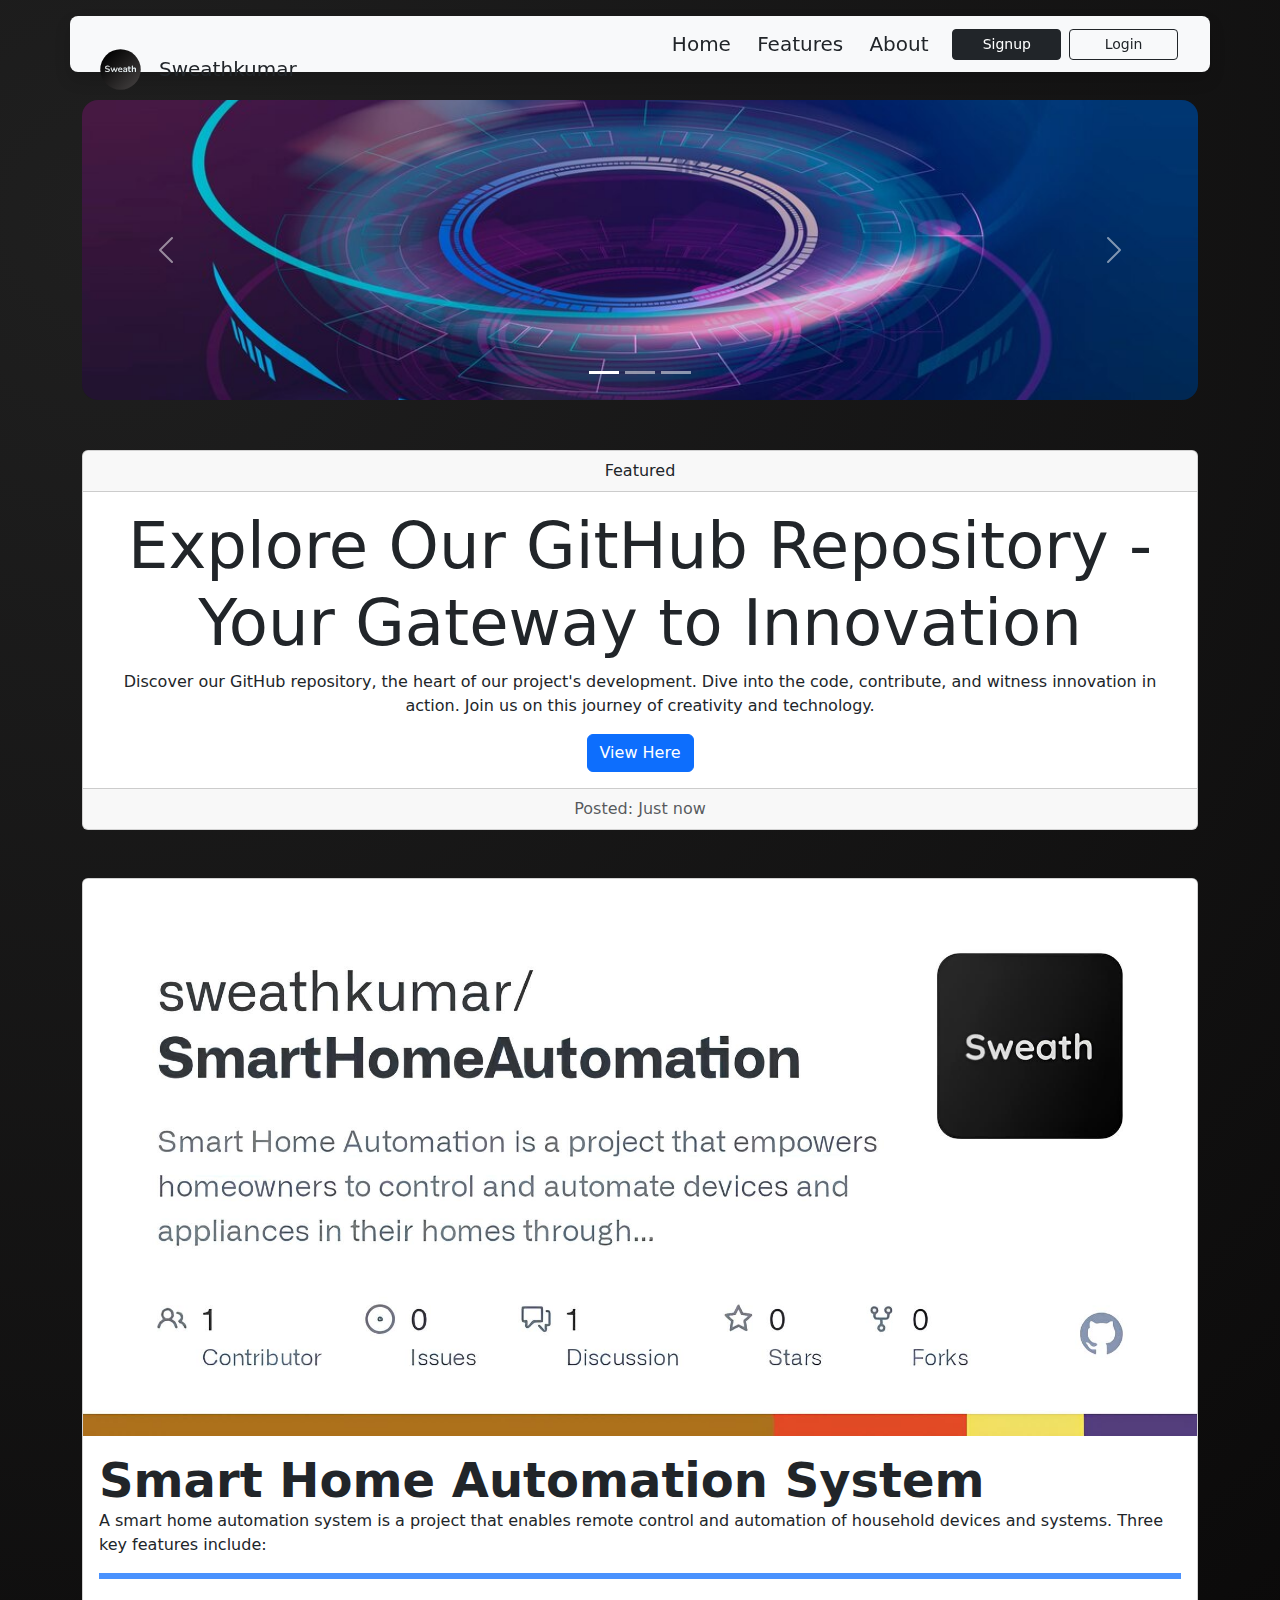
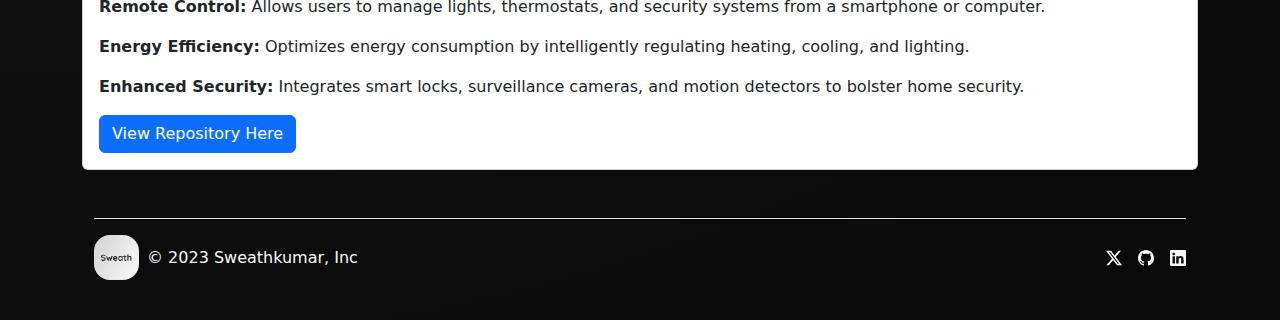
==== commit 7ca0f1df: "28.10.2023.10.38" ====
--- a/Index.html
+++ b/Index.html
@@ -12,7 +12,7 @@
 
 <body>
     <nav class="navbar my-3 container rounded-3 navbar-expand-lg bg-body-tertiary fixed-top shadow p-3 mb-5">
-        <div class="container justify-content-start flex-grow-1">
+        <div id="section1" class="container justify-content-start flex-grow-1">
             <svg id="ew9YjqRpi2x1" xmlns="http://www.w3.org/2000/svg" xmlns:xlink="http://www.w3.org/1999/xlink" viewBox="0 0 300 300" shape-rendering="geometricPrecision" text-rendering="geometricPrecision" width="45" height="45"><defs><linearGradient id="ew9YjqRpi2x2-fill" x1="0.115013" y1="0.080169" x2="0.903257" y2="0.878853" spreadMethod="pad" gradientUnits="objectBoundingBox" gradientTransform="translate(0 0)"><stop id="ew9YjqRpi2x2-fill-0" offset="0%" stop-color="#000"/><stop id="ew9YjqRpi2x2-fill-1" offset="100%" stop-color="#3f3c3c"/></linearGradient><linearGradient id="ew9YjqRpi2x3-fill" x1="0.013478" y1="0.133134" x2="1.003127" y2="0.723887" spreadMethod="pad" gradientUnits="objectBoundingBox" gradientTransform="translate(0 0)"><stop id="ew9YjqRpi2x3-fill-0" offset="0%" stop-color="#d0d1d1"/><stop id="ew9YjqRpi2x3-fill-1" offset="100%" stop-color="#effbff"/></linearGradient></defs><ellipse rx="135" ry="135" transform="matrix(1 0 0 1.001224 150 150)" fill="url(#ew9YjqRpi2x2-fill)" stroke-width="0"/><text dx="0" dy="0" font-family="&quot;ew9YjqRpi2x1:::Nunito&quot;" font-size="60" font-weight="700" transform="translate(43.898285 169.732205)" fill="url(#ew9YjqRpi2x3-fill)" stroke-width="0"><tspan y="0" font-weight="700" stroke-width="0"><![CDATA[
                 Sweath
                ]]></tspan></text>
@@ -32,7 +32,7 @@
        
                 <button class="col d-inline mx-1 btn btn-dark btn-sm" onclick="goToSignup()" type="submit">Signup</button>
         
-                <button class="col d-inline mx-1 btn btn-outline-dark btn-sm" onclick="goToLogin()" target="_blank" type="submit">Login</button>
+                <button class="col d-inline mx-1 btn btn-outline-dark btn-sm" onclick="goToLogin()" type="submit">Login</button>
       
         </div>
     </nav>
